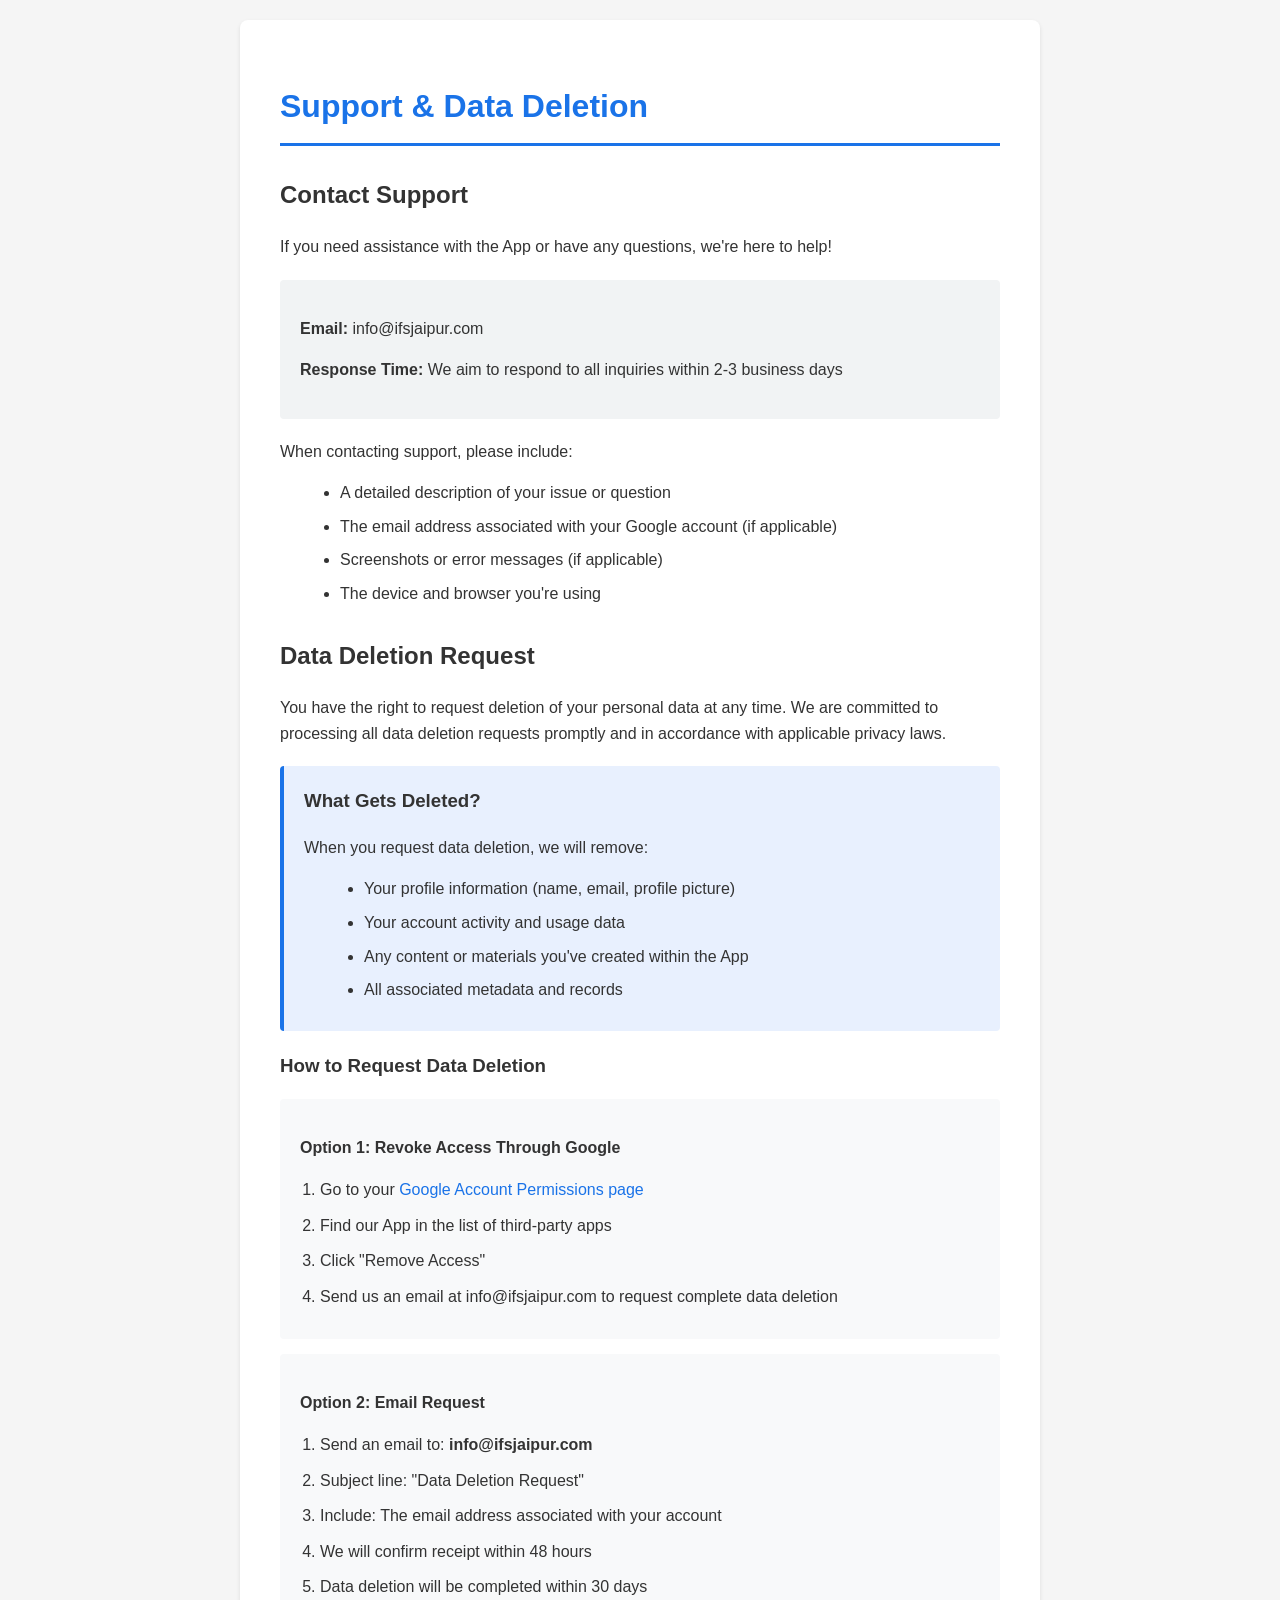
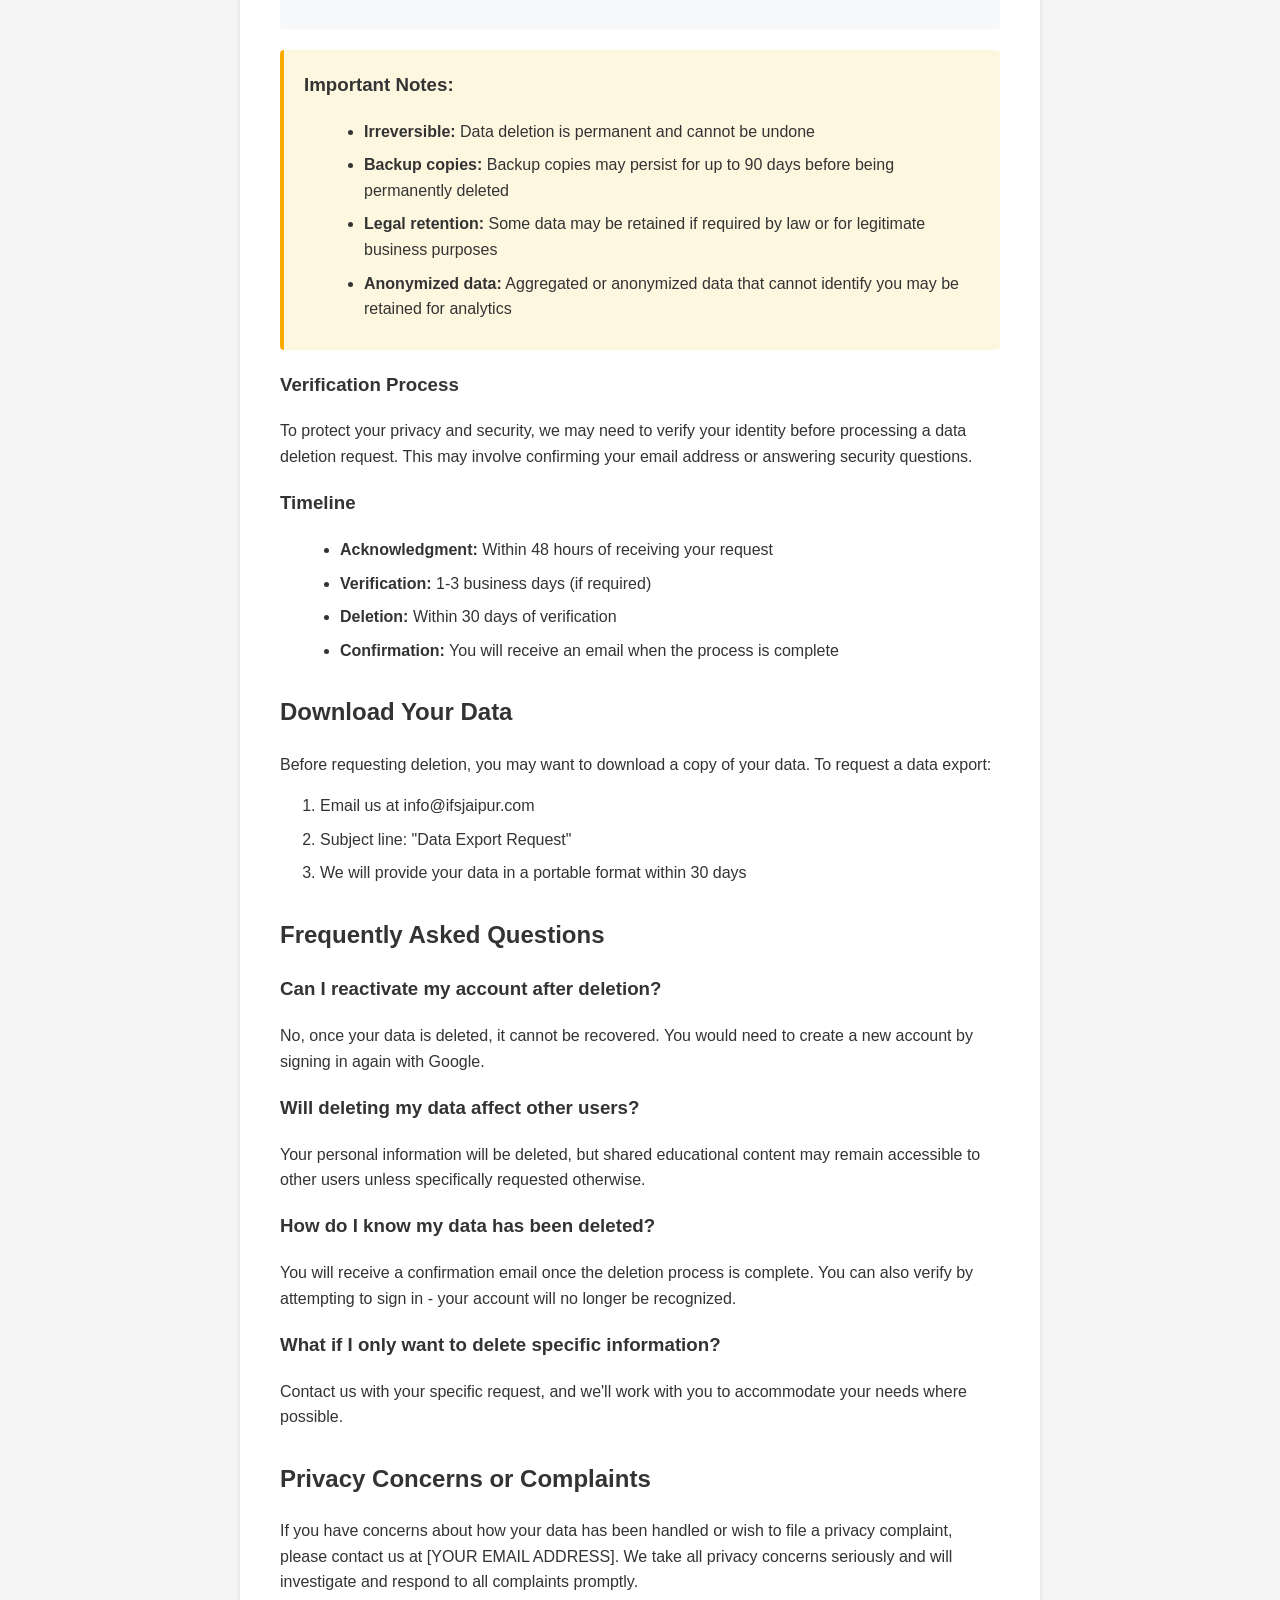
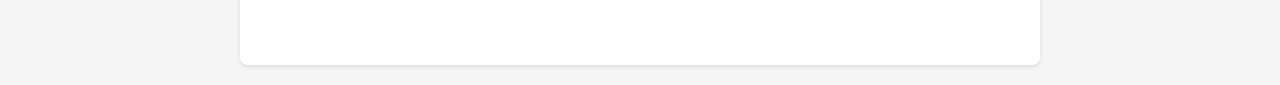
==== GCS/support.html @ a33ddf8f "Add support and data deletion information page" ====
<!DOCTYPE html>
<html lang="en">
<head>
    <meta charset="UTF-8">
    <meta name="viewport" content="width=device-width, initial-scale=1.0">
    <title>Support & Data Deletion</title>
    <style>
        body {
            font-family: -apple-system, BlinkMacSystemFont, 'Segoe UI', Roboto, Oxygen, Ubuntu, Cantarell, sans-serif;
            line-height: 1.6;
            color: #333;
            max-width: 800px;
            margin: 0 auto;
            padding: 20px;
            background-color: #f5f5f5;
        }
        .container {
            background-color: white;
            padding: 40px;
            border-radius: 8px;
            box-shadow: 0 2px 4px rgba(0,0,0,0.1);
        }
        h1 {
            color: #1a73e8;
            border-bottom: 3px solid #1a73e8;
            padding-bottom: 10px;
        }
        h2 {
            color: #333;
            margin-top: 30px;
        }
        .section {
            margin-bottom: 30px;
        }
        .info-box {
            background-color: #e8f0fe;
            padding: 20px;
            border-left: 4px solid #1a73e8;
            margin: 20px 0;
            border-radius: 4px;
        }
        .warning-box {
            background-color: #fef7e0;
            padding: 20px;
            border-left: 4px solid #f9ab00;
            margin: 20px 0;
            border-radius: 4px;
        }
        .steps {
            background-color: #f8f9fa;
            padding: 20px;
            border-radius: 4px;
            margin: 15px 0;
        }
        .steps ol {
            margin: 10px 0;
            padding-left: 20px;
        }
        .steps li {
            margin: 10px 0;
        }
        ul {
            margin-left: 20px;
        }
        li {
            margin-bottom: 8px;
        }
        a {
            color: #1a73e8;
            text-decoration: none;
        }
        a:hover {
            text-decoration: underline;
        }
        .contact-info {
            background-color: #f1f3f4;
            padding: 20px;
            border-radius: 4px;
            margin-top: 20px;
        }
    </style>
</head>
<body>
    <div class="container">
        <h1>Support & Data Deletion</h1>

        <div class="section">
            <h2>Contact Support</h2>
            <p>If you need assistance with the App or have any questions, we're here to help!</p>
            
            <div class="contact-info">
                <p><strong>Email:</strong> info@ifsjaipur.com </p>
                <p><strong>Response Time:</strong> We aim to respond to all inquiries within 2-3 business days</p>
            </div>

            <p style="margin-top: 20px;">When contacting support, please include:</p>
            <ul>
                <li>A detailed description of your issue or question</li>
                <li>The email address associated with your Google account (if applicable)</li>
                <li>Screenshots or error messages (if applicable)</li>
                <li>The device and browser you're using</li>
            </ul>
        </div>

        <div class="section">
            <h2>Data Deletion Request</h2>
            <p>You have the right to request deletion of your personal data at any time. We are committed to processing all data deletion requests promptly and in accordance with applicable privacy laws.</p>

            <div class="info-box">
                <h3 style="margin-top: 0;">What Gets Deleted?</h3>
                <p>When you request data deletion, we will remove:</p>
                <ul style="margin-bottom: 0;">
                    <li>Your profile information (name, email, profile picture)</li>
                    <li>Your account activity and usage data</li>
                    <li>Any content or materials you've created within the App</li>
                    <li>All associated metadata and records</li>
                </ul>
            </div>

            <h3>How to Request Data Deletion</h3>
            
            <div class="steps">
                <p><strong>Option 1: Revoke Access Through Google</strong></p>
                <ol>
                    <li>Go to your <a href="https://myaccount.google.com/permissions" target="_blank">Google Account Permissions page</a></li>
                    <li>Find our App in the list of third-party apps</li>
                    <li>Click "Remove Access"</li>
                    <li>Send us an email at info@ifsjaipur.com to request complete data deletion</li>
                </ol>
            </div>

            <div class="steps">
                <p><strong>Option 2: Email Request</strong></p>
                <ol>
                    <li>Send an email to: <strong>info@ifsjaipur.com </strong></li>
                    <li>Subject line: "Data Deletion Request"</li>
                    <li>Include: The email address associated with your account</li>
                    <li>We will confirm receipt within 48 hours</li>
                    <li>Data deletion will be completed within 30 days</li>
                </ol>
            </div>

            <div class="warning-box">
                <h3 style="margin-top: 0;">Important Notes:</h3>
                <ul style="margin-bottom: 0;">
                    <li><strong>Irreversible:</strong> Data deletion is permanent and cannot be undone</li>
                    <li><strong>Backup copies:</strong> Backup copies may persist for up to 90 days before being permanently deleted</li>
                    <li><strong>Legal retention:</strong> Some data may be retained if required by law or for legitimate business purposes</li>
                    <li><strong>Anonymized data:</strong> Aggregated or anonymized data that cannot identify you may be retained for analytics</li>
                </ul>
            </div>

            <h3>Verification Process</h3>
            <p>To protect your privacy and security, we may need to verify your identity before processing a data deletion request. This may involve confirming your email address or answering security questions.</p>

            <h3>Timeline</h3>
            <ul>
                <li><strong>Acknowledgment:</strong> Within 48 hours of receiving your request</li>
                <li><strong>Verification:</strong> 1-3 business days (if required)</li>
                <li><strong>Deletion:</strong> Within 30 days of verification</li>
                <li><strong>Confirmation:</strong> You will receive an email when the process is complete</li>
            </ul>
        </div>

        <div class="section">
            <h2>Download Your Data</h2>
            <p>Before requesting deletion, you may want to download a copy of your data. To request a data export:</p>
            <ol>
                <li>Email us at info@ifsjaipur.com</li>
                <li>Subject line: "Data Export Request"</li>
                <li>We will provide your data in a portable format within 30 days</li>
            </ol>
        </div>

        <div class="section">
            <h2>Frequently Asked Questions</h2>
            
            <h3>Can I reactivate my account after deletion?</h3>
            <p>No, once your data is deleted, it cannot be recovered. You would need to create a new account by signing in again with Google.</p>

            <h3>Will deleting my data affect other users?</h3>
            <p>Your personal information will be deleted, but shared educational content may remain accessible to other users unless specifically requested otherwise.</p>

            <h3>How do I know my data has been deleted?</h3>
            <p>You will receive a confirmation email once the deletion process is complete. You can also verify by attempting to sign in - your account will no longer be recognized.</p>

            <h3>What if I only want to delete specific information?</h3>
            <p>Contact us with your specific request, and we'll work with you to accommodate your needs where possible.</p>
        </div>

        <div class="section">
            <h2>Privacy Concerns or Complaints</h2>
            <p>If you have concerns about how your data has been handled or wish to file a privacy complaint, please contact us at [YOUR EMAIL ADDRESS]. We take all privacy concerns seriously and will investigate and respond to all complaints promptly.</p>
        </div>
    </div>
</body>
</html>
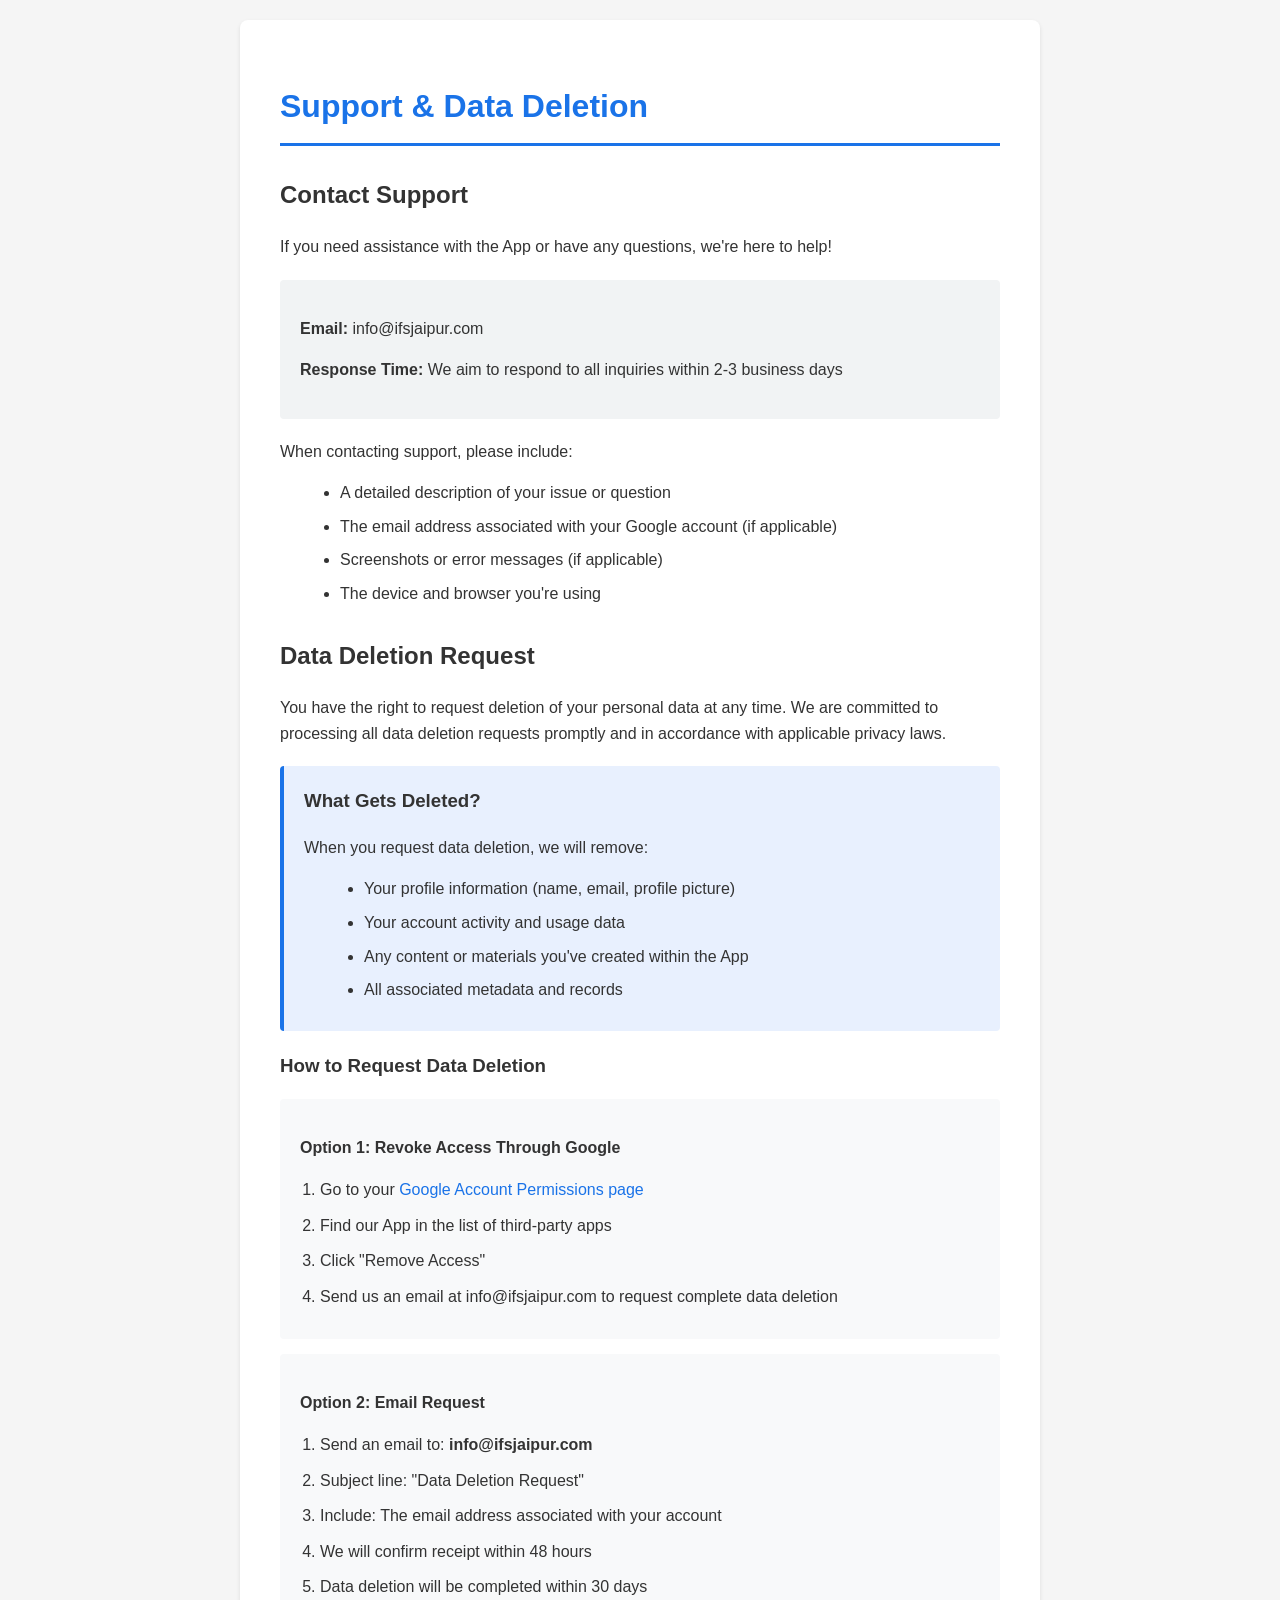
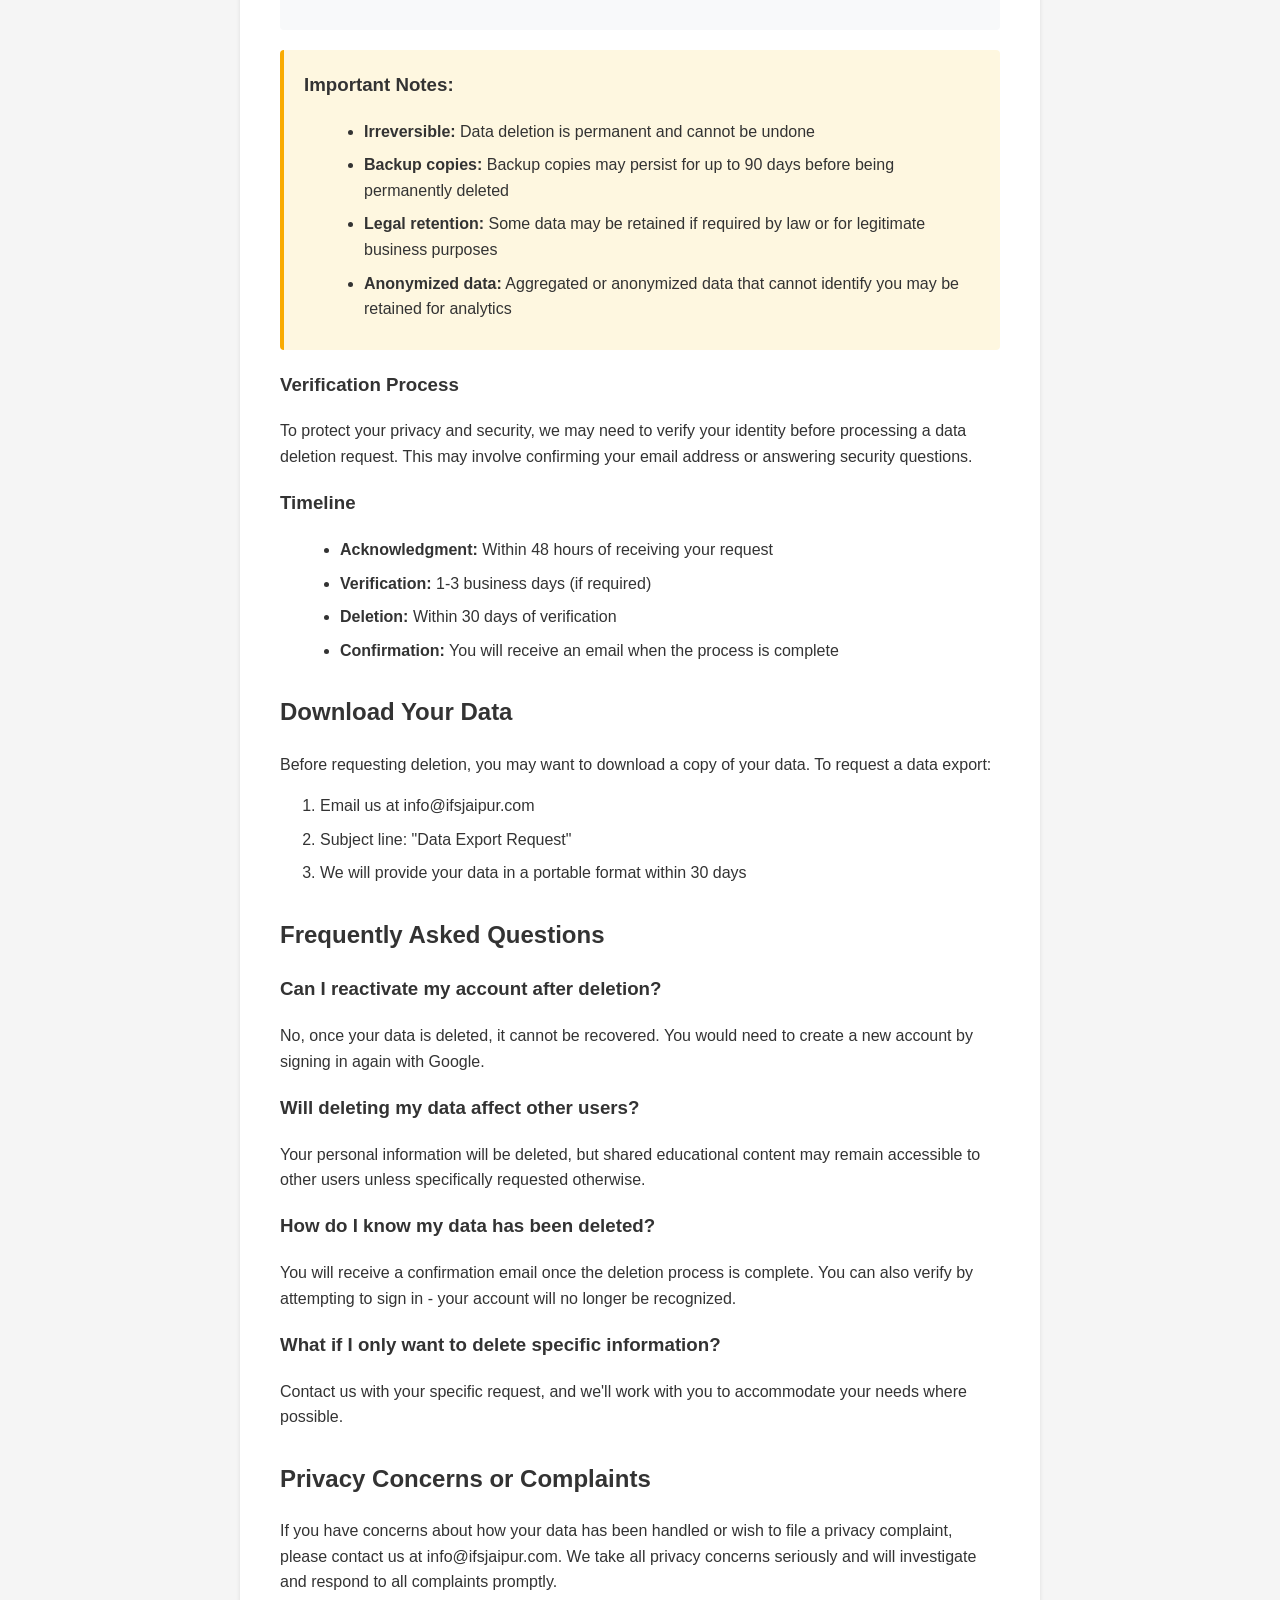
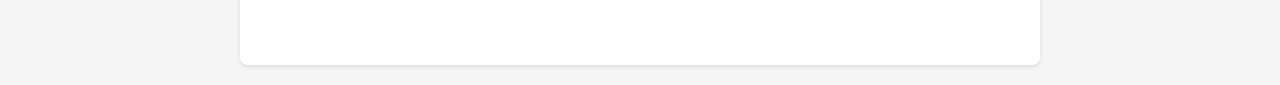
==== commit 82b52b86: "Update support.html" ====
--- a/GCS/support.html
+++ b/GCS/support.html
@@ -190,7 +190,7 @@
 
         <div class="section">
             <h2>Privacy Concerns or Complaints</h2>
-            <p>If you have concerns about how your data has been handled or wish to file a privacy complaint, please contact us at [YOUR EMAIL ADDRESS]. We take all privacy concerns seriously and will investigate and respond to all complaints promptly.</p>
+            <p>If you have concerns about how your data has been handled or wish to file a privacy complaint, please contact us at info@ifsjaipur.com. We take all privacy concerns seriously and will investigate and respond to all complaints promptly.</p>
         </div>
     </div>
 </body>
